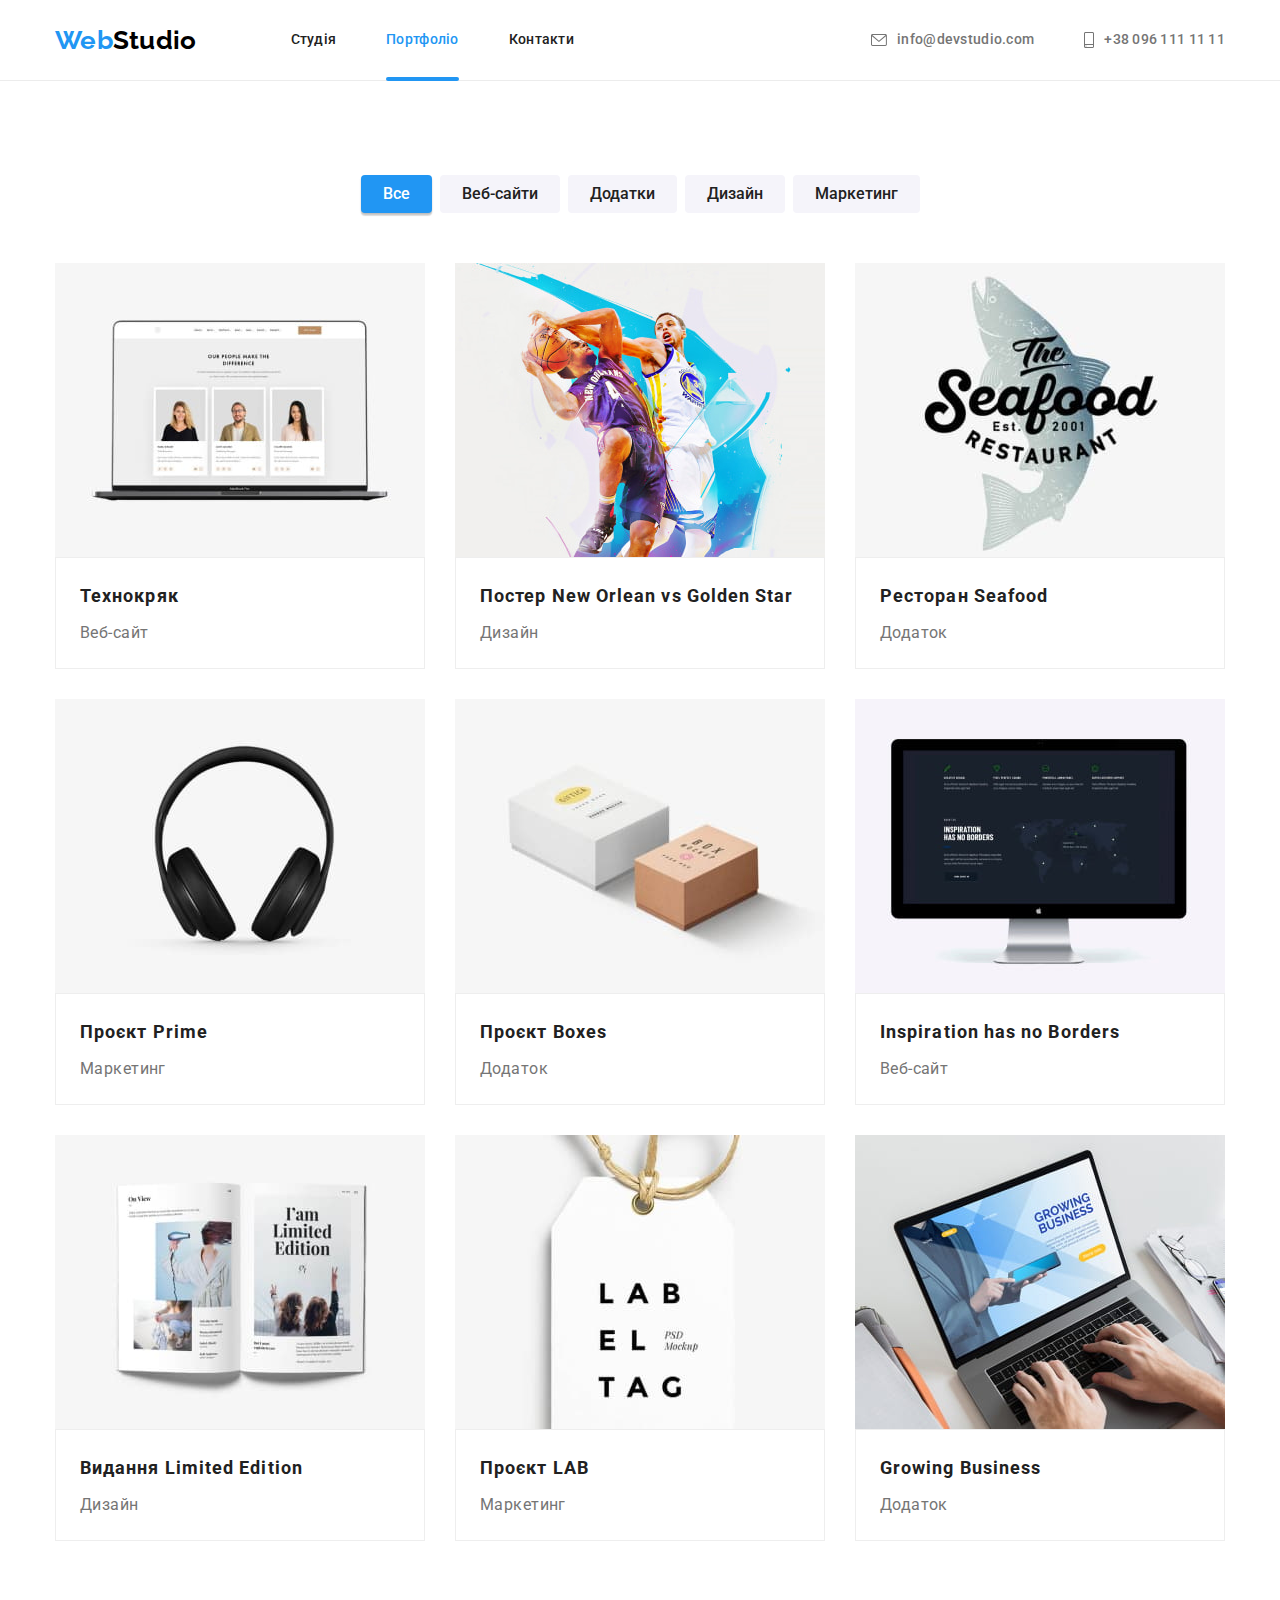
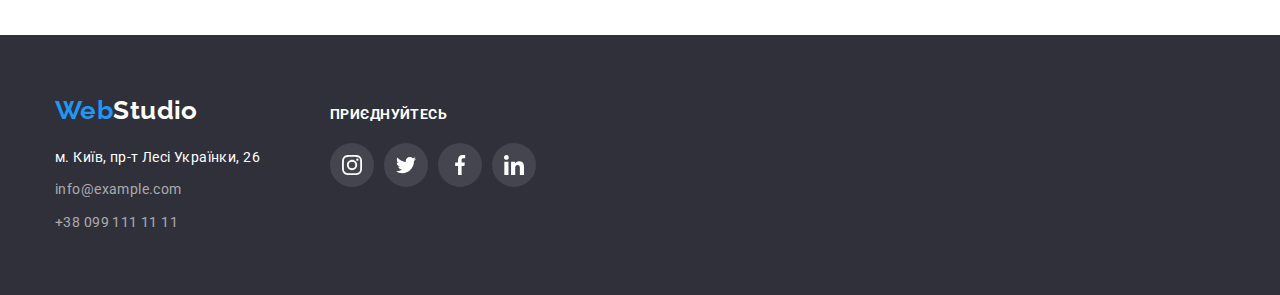
==== portfolio.html @ d727a815 "Initial commit" ====
<!DOCTYPE html>
<html lang="uk">
  <head>
    <meta charset="UTF-8" />
    <meta http-equiv="X-UA-Compatible" content="IE=edge" />
    <meta name="viewport" content="width=device-width, initial-scale=1.0" />
    <title>Portfolio</title>
    <link rel="stylesheet" href="./css/modern-normalise.css" />
    <link rel="stylesheet" href="./css/styles.css" />
    <link rel="preconnect" href="https://fonts.googleapis.com" />
    <link rel="preconnect" href="https://fonts.gstatic.com" crossorigin />
    <link
      href="https://fonts.googleapis.com/css2?family=Roboto:wght@400;500;700;900&display=swap"
      rel="stylesheet"
    />
    <link
      href="https://fonts.googleapis.com/css2?family=Raleway:wght@700&display=swap"
      rel="stylesheet"
    />
  </head>
  <body>
    <header class="header">
      <div class="container header-container">
        <nav class="nav">
          <a href="./index.html" class="link logo"
            >Web<span class="logo-black">Studio</span></a
          >
          <ul class="list nav-list">
            <li class="nav-item">
              <a href="./index.html" class="link nav-link">Студія</a>
            </li>
            <li class="nav-item">
              <a href="./portfolio.html" class="link nav-link current"
                >Портфоліо</a
              >
            </li>
            <li class="nav-item">
              <a href="#address" class="link nav-link">Контакти</a>
            </li>
          </ul>
        </nav>
        <ul class="list contact-info-header">
          <li class="contact-item">
            <a href="mailto:info@devstudio.com" class="link contact-link"
              ><svg class="contact-icon" width="16" height="12">
                <use href="./image/symbol-defs.svg#icon-envelope"></use></svg>info@devstudio.com</a
            >
          </li>
          <li class="contact-item">
            <a href="tel:+380961111111" class="link contact-link"
              ><svg class="contact-icon" width="10" height="16">
                <use href="./image/symbol-defs.svg#icon-smartphone"></use></svg>+38 096 111 11 11</a
            >
          </li>
        </ul>
      </div>
    </header>
    <main>
      <section class="section projects">
        <div class="container project-container">
          <h1 class="hidden-title">Наши проекты</h1>
          <ul class="list filter-list">
            <li><button type="button" class="filter-btn filter-active">Все</button></li>
            <li><button type="button" class="filter-btn">Веб-сайти</button></li>
            <li>
              <button type="button" class="filter-btn">Додатки</button>
            </li>
            <li><button type="button" class="filter-btn">Дизайн</button></li>
            <li><button type="button" class="filter-btn">Маркетинг</button></li>
          </ul>
          <ul class="card-set list project-list">
            <li class="project-item">
              <a class="link project-link" href="">
                <div class="overlay-container">
                  <div class="project-overlay">
                    Ресурс пропонує комплексні пропозиції з різним рівнем
                    функціоналу та сервісів. Все це дозволить відвідувачу
                    отримати вичерпні відомості про компанію чи приватну особу.
                  </div>
                  <img src="./image/porf1.jpg" alt="" width="370" />
                </div>
                <div class="project-text">
                  <h2 class="project-title">Технокряк</h2>
                  <p class="project-type">Веб-сайт</p>
                </div>
              </a>
            </li>
            <li class="project-item">
              <a class="link project-link" href="">
                <div class="overlay-container">
                  <div class="project-overlay">
                    Ресурс пропонує комплексні пропозиції з різним рівнем
                    функціоналу та сервісів. Все це дозволить відвідувачу
                    отримати вичерпні відомості про компанію чи приватну особу.
                  </div>
                  <img src="./image/porf2.jpg" alt="" width="370" />
                </div>
                <div class="project-text">
                  <h2 class="project-title">
                    Постер New Orlean vs Golden Star
                  </h2>
                  <p class="project-type">Дизайн</p>
                </div>
              </a>
            </li>
            <li class="project-item">
              <a class="link project-link" href="">
                <div class="overlay-container">
                  <div class="project-overlay">
                    Ресурс пропонує комплексні пропозиції з різним рівнем
                    функціоналу та сервісів. Все це дозволить відвідувачу
                    отримати вичерпні відомості про компанію чи приватну особу.
                  </div>
                  <img src="./image/porf3.jpg" alt="" width="370" />
                </div>
                <div class="project-text">
                  <h2 class="project-title">Ресторан Seafood</h2>
                  <p class="project-type">Додаток</p>
                </div>
              </a>
            </li>
            <li class="project-item">
              <a class="link project-link" href="">
                <div class="overlay-container">
                  <div class="project-overlay">
                    Ресурс пропонує комплексні пропозиції з різним рівнем
                    функціоналу та сервісів. Все це дозволить відвідувачу
                    отримати вичерпні відомості про компанію чи приватну особу.
                  </div>
                  <img src="./image/porf4.jpg" alt="" width="370" />
                </div>
                <div class="project-text">
                  <h2 class="project-title">Проєкт Prime</h2>
                  <p class="project-type">Маркетинг</p>
                </div>
              </a>
            </li>
            <li class="project-item">
              <a class="link project-link" href="">
                <div class="overlay-container">
                  <div class="project-overlay">
                    Ресурс пропонує комплексні пропозиції з різним рівнем
                    функціоналу та сервісів. Все це дозволить відвідувачу
                    отримати вичерпні відомості про компанію чи приватну особу.
                  </div>
                  <img src="./image/porf5.jpg" alt="" width="370" />
                </div>
                <div class="project-text">
                  <h2 class="project-title">Проєкт Boxes</h2>
                  <p class="project-type">Додаток</p>
                </div>
              </a>
            </li>
            <li class="project-item">
              <a class="link project-link" href="">
                <div class="overlay-container">
                  <div class="project-overlay">
                    Ресурс пропонує комплексні пропозиції з різним рівнем
                    функціоналу та сервісів. Все це дозволить відвідувачу
                    отримати вичерпні відомості про компанію чи приватну особу.
                  </div>
                  <img src="./image/porf6.jpg" alt="" width="370" />
                </div>
                <div class="project-text">
                  <h2 class="project-title">Inspiration has no Borders</h2>
                  <p class="project-type">Веб-сайт</p>
                </div>
              </a>
            </li>
            <li class="project-item">
              <a class="link project-link" href="">
                <div class="overlay-container">
                  <div class="project-overlay">
                    Ресурс пропонує комплексні пропозиції з різним рівнем
                    функціоналу та сервісів. Все це дозволить відвідувачу
                    отримати вичерпні відомості про компанію чи приватну особу.
                  </div>
                  <img src="./image/porf7.jpg" alt="" width="370" />
                </div>
                <div class="project-text">
                  <h2 class="project-title">Видання Limited Edition</h2>
                  <p class="project-type">Дизайн</p>
                </div>
              </a>
            </li>
            <li class="project-item">
              <a class="link project-link" href="">
                <div class="overlay-container">
                  <div class="project-overlay">
                    Ресурс пропонує комплексні пропозиції з різним рівнем
                    функціоналу та сервісів. Все це дозволить відвідувачу
                    отримати вичерпні відомості про компанію чи приватну особу.
                  </div>
                  <img src="./image/porf8.jpg" alt="" width="370" />
                </div>
                <div class="project-text">
                  <h2 class="project-title">Проєкт LAB</h2>
                  <p class="project-type">Маркетинг</p>
                </div>
              </a>
            </li>
            <li class="project-item">
              <a class="link project-link" href="">
                <div class="overlay-container">
                  <div class="project-overlay">
                    Ресурс пропонує комплексні пропозиції з різним рівнем
                    функціоналу та сервісів. Все це дозволить відвідувачу
                    отримати вичерпні відомості про компанію чи приватну особу.
                  </div>
                  <img src="./image/porf9.jpg" alt="" width="370" />
                </div>
                <div class="project-text">
                  <h2 class="project-title">Growing Business</h2>
                  <p class="project-type">Додаток</p>
                </div>
              </a>
            </li>
          </ul>
        </div>
      </section>
    </main>
    <footer class="footer">
      <div class="footer-container container">
        <div class="nav-footer">
          <a class="link logo logo-footer" href="/"
            >Web<span class="logo-white">Studio</span></a
          >
          <address class="address" id="address">
            <ul class="list address-list">
              <li class="address-item">
                <a
                  class="link address-link map-address"
                  href="https://goo.gl/maps/3LtNG3wYuNu2vfbj9"
                  rel="noopener noreferrer nofollow"
                  target="_blank"
                  >м. Київ, пр-т Лесі Українки, 26</a
                >
              </li>
              <li class="address-item">
                <a class="link address-link" href="mailto:info@example.com">
                  info@example.com</a
                >
              </li>
              <li class="address-item">
                <a class="link address-link" href="tel:+380991111111"
                  >+38 099 111 11 11</a
                >
              </li>
            </ul>
          </address>
        </div>
        <div class="footer-soc-media">
          <h3 class="soc-media-title">ПРИЄДНУЙТЕСЬ</h3>
          <ul class="list soc-media">
            <li class="soc-item">
              <a href="" class="link soc-link">
                <svg class="soc-media-icon" width="20" height="20">
                  <use href="./image/symbol-defs.svg#icon-instagram-2"></use>
                </svg>
              </a>
            </li>
            <li class="soc-item">
              <a href="" class="link soc-link">
                <svg class="soc-media-icon" width="20" height="20">
                  <use href="./image/symbol-defs.svg#icon-twitter-1"></use>
                </svg>
              </a>
            </li>
            <li class="soc-item">
              <a href="" class="link soc-link">
                <svg class="soc-media-icon" width="20" height="20">
                  <use href="./image/symbol-defs.svg#icon-facebook-1"></use>
                </svg>
              </a>
            </li>
            <li class="soc-item">
              <a href="" class="link soc-link">
                <svg class="soc-media-icon" width="20" height="20">
                  <use href="./image/symbol-defs.svg#icon-linkedin-1"></use>
                </svg>
              </a>
            </li>
          </ul>
        </div>
      </div>
    </footer>
  </body>
</html>
---- css/modern-normalise.css ----
/*! modern-normalize v1.1.0 | MIT License | https://github.com/sindresorhus/modern-normalize */

/*
Document
========
*/

/**
Use a better box model (opinionated).
*/

*,
::before,
::after {
	box-sizing: border-box;
}

/**
1. Correct the line height in all browsers.
2. Prevent adjustments of font size after orientation changes in iOS.
3. Use a more readable tab size (opinionated).
*/

html {
	line-height: 1.15; /* 1 */
	-webkit-text-size-adjust: 100%; /* 2 */
	-moz-tab-size: 4; /* 3 */
	tab-size: 4; /* 3 */
}

/*
Sections
========
*/

/**
1. Remove the margin in all browsers.
2. Improve consistency of default fonts in all browsers. (https://github.com/sindresorhus/modern-normalize/issues/3)
*/

body {
	margin: 0; /* 1 */
	font-family:
		system-ui,
		-apple-system, /* Firefox supports this but not yet `system-ui` */
		'Segoe UI',
		Roboto,
		Helvetica,
		Arial,
		sans-serif,
		'Apple Color Emoji',
		'Segoe UI Emoji'; /* 2 */
}

/*
Grouping content
================
*/

/**
1. Add the correct height in Firefox.
2. Correct the inheritance of border color in Firefox. (https://bugzilla.mozilla.org/show_bug.cgi?id=190655)
*/

hr {
	height: 0; /* 1 */
	color: inherit; /* 2 */
}

/*
Text-level semantics
====================
*/

/**
Add the correct text decoration in Chrome, Edge, and Safari.
*/

abbr[title] {
	text-decoration: underline dotted;
}

/**
Add the correct font weight in Edge and Safari.
*/

b,
strong {
	font-weight: bolder;
}

/**
1. Improve consistency of default fonts in all browsers. (https://github.com/sindresorhus/modern-normalize/issues/3)
2. Correct the odd 'em' font sizing in all browsers.
*/

code,
kbd,
samp,
pre {
	font-family:
		ui-monospace,
		SFMono-Regular,
		Consolas,
		'Liberation Mono',
		Menlo,
		monospace; /* 1 */
	font-size: 1em; /* 2 */
}

/**
Add the correct font size in all browsers.
*/

small {
	font-size: 80%;
}

/**
Prevent 'sub' and 'sup' elements from affecting the line height in all browsers.
*/

sub,
sup {
	font-size: 75%;
	line-height: 0;
	position: relative;
	vertical-align: baseline;
}

sub {
	bottom: -0.25em;
}

sup {
	top: -0.5em;
}

/*
Tabular data
============
*/

/**
1. Remove text indentation from table contents in Chrome and Safari. (https://bugs.chromium.org/p/chromium/issues/detail?id=999088, https://bugs.webkit.org/show_bug.cgi?id=201297)
2. Correct table border color inheritance in Chrome and Safari. (https://bugs.chromium.org/p/chromium/issues/detail?id=935729, https://bugs.webkit.org/show_bug.cgi?id=195016)
*/

table {
	text-indent: 0; /* 1 */
	border-color: inherit; /* 2 */
}

/*
Forms
=====
*/

/**
1. Change the font styles in all browsers.
2. Remove the margin in Firefox and Safari.
*/

button,
input,
optgroup,
select,
textarea {
	font-family: inherit; /* 1 */
	font-size: 100%; /* 1 */
	line-height: 1.15; /* 1 */
	margin: 0; /* 2 */
}

/**
Remove the inheritance of text transform in Edge and Firefox.
*/

button,
select {
	text-transform: none;
}

/**
Correct the inability to style clickable types in iOS and Safari.
*/

button,
[type='button'],
[type='reset'],
[type='submit'] {
	-webkit-appearance: button;
}

/**
Remove the inner border and padding in Firefox.
*/

::-moz-focus-inner {
	border-style: none;
	padding: 0;
}

/**
Restore the focus styles unset by the previous rule.
*/

:-moz-focusring {
	outline: 1px dotted ButtonText;
}

/**
Remove the additional ':invalid' styles in Firefox.
See: https://github.com/mozilla/gecko-dev/blob/2f9eacd9d3d995c937b4251a5557d95d494c9be1/layout/style/res/forms.css#L728-L737
*/

:-moz-ui-invalid {
	box-shadow: none;
}

/**
Remove the padding so developers are not caught out when they zero out 'fieldset' elements in all browsers.
*/

legend {
	padding: 0;
}

/**
Add the correct vertical alignment in Chrome and Firefox.
*/

progress {
	vertical-align: baseline;
}

/**
Correct the cursor style of increment and decrement buttons in Safari.
*/

::-webkit-inner-spin-button,
::-webkit-outer-spin-button {
	height: auto;
}

/**
1. Correct the odd appearance in Chrome and Safari.
2. Correct the outline style in Safari.
*/

[type='search'] {
	-webkit-appearance: textfield; /* 1 */
	outline-offset: -2px; /* 2 */
}

/**
Remove the inner padding in Chrome and Safari on macOS.
*/

::-webkit-search-decoration {
	-webkit-appearance: none;
}

/**
1. Correct the inability to style clickable types in iOS and Safari.
2. Change font properties to 'inherit' in Safari.
*/

::-webkit-file-upload-button {
	-webkit-appearance: button; /* 1 */
	font: inherit; /* 2 */
}

/*
Interactive
===========
*/

/*
Add the correct display in Chrome and Safari.
*/

summary {
	display: list-item;
}
---- css/styles.css ----
:root {
  --brand-color: #2196f3;
  --black-color: #212121;
  --background: #2f303a;
  --grey-color: #757575;
  --white-color: #fff;
  --total-black: black;
  --transp-white: rgba(255, 255, 255, 0.6);
  --white-bgrnd: #f5f4fa;
  --border: #ececec;
  --portfolio-border: #eee;
  --icon-color: #afb1b8;
  --hero-shadow: rgba(47, 48, 58, 0.4);
  --icon-background: rgba(255, 255, 255, 0.1);
  --brand-background: rgba(33, 150, 243, 0.9);
  --activity-bgrd: rgba(47, 48, 58, 0.8);
  --timing-function: cubic-bezier(0.4, 0, 0.2, 1);
  --transition: 250ms;
  --modal-bgrd: rgba(0, 0, 0, 0.2);
}
body {
  color: var(--grey-color);
  font-family: "Roboto", sans-serif;
  font-size: 14px;
  line-height: 1.71;
  letter-spacing: 0.03em;
}

h1,
h2,
h3,
h4,
p {
  margin: 0;
}

ul,
ol {
  padding: 0;
  margin: 0;
}
img {
  display: block;
  width: 100%;
  height: auto;
}
.link {
  text-decoration: none;
  color: currentColor;
}
.list {
  list-style-type: none;
}
header {
  font-style: normal;
  font-weight: 500;
  line-height: 1.14;
  letter-spacing: 0.02em;
  border-bottom: 1px solid var(--border);
}
.logo {
  display: block;

  color: var(--brand-color);

  font-family: "Raleway";
  font-weight: 700;
  font-size: 26px;
  line-height: 1.19;
}

.logo-black {
  color: var(--total-black);
}
.logo-white {
  color: var(--white-color);
}

.contact-link , .nav-link {
  display: flex;
  align-items: center;
  gap: 10px;
  padding-bottom: 32px;
  padding-top: 32px;
  transition: color var(--transition) var(--timing-function);
}
.nav-link:hover ,
.nav-link:focus , .current {
  color: var(--brand-color);
}
.current {
  position: relative;
}
.current::after {
  position: absolute;
  display: block;
  bottom: -1px;
  content: "";
  width: 100%;
  left: 0;
  height: 4px;
  border-radius: 4px;
  background-color: var(--brand-color);
}

.contact-link:hover,
.contact-link:focus {
  color: var(--brand-color);
}

.hero {
  padding-top: 200px;
  padding-bottom: 200px;
  max-width: 1600px;
  margin-left: auto;
  margin-right: auto;
  background-image: linear-gradient(
      to right,
      var(--hero-shadow),
      var(--hero-shadow)
    ),
    url(../image/hero.jpg);
  background-repeat: no-repeat;
  background-position: center;
  background-size: cover;
}

.hero-title {
  color: var(--white-color);
  text-align: center;
  font-weight: 900;
  font-size: 44px;
  line-height: 1.36;
  letter-spacing: 0.06em;
  text-transform: uppercase;
  margin-bottom: 30px;
}

.order-btn {
  display: block;
  margin-left: auto;
  margin-right: auto;

  color: var(--white-color);

  cursor: pointer;
  font-family: "Roboto";
  width: 200px;
  height: 50px;
  background: var(--brand-color);
  box-shadow: 0px 4px 4px rgba(0, 0, 0, 0.15);
  border-radius: 4px;
  border: 0;
  font-weight: 700;
  font-size: 16px;
  line-height: 1.87;
  align-items: center;
  text-align: center;
  letter-spacing: 0.06em;
}

.hidden-title {
  position: absolute;
  width: 1px;
  height: 1px;
  margin: -1px;
  border: 0;
  padding: 0;
  white-space: nowrap;
  clip-path: inset(100%);
  clip: rect(0 0 0 0);
  overflow: hidden;
}

.characteristic-title {
  color: var(--black-color);
  font-size: 14px;
  line-height: 1.14;
  text-transform: uppercase;
  margin-bottom: 10px;
}

.section.activity {
  padding-top: 0;
}

.section-title {
  color: var(--black-color);
  text-align: center;
  font-weight: 700;
  font-size: 36px;
  line-height: 1.17;
  margin-bottom: 50px;
}

.team-img {
  margin-bottom: 30px;
}

.team-item {
  padding-bottom: 30px;
  width: calc((100% - 90px) / 4);
  text-align: center;

  background-color: var(--white-color);

  box-shadow: 0px 1px 3px rgba(0, 0, 0, 0.12), 0px 1px 1px rgba(0, 0, 0, 0.14),
    0px 2px 1px rgba(0, 0, 0, 0.2);
  border-radius: 0px 0px 4px 4px;
}
.team-name {
  margin-bottom: 10px;
  color: var(--black-color);

  font-weight: 500;
  font-size: 16px;
  line-height: 1.18;
}

.team-role {
  margin-bottom: 16px;
  font-size: 16px;
  line-height: 1.18;
}

.footer {
  background: var(--background);
  padding-top: 60px;
  padding-bottom: 60px;
}

.address-link {
  color: var(--transp-white);
  transition: color var(--transition) var(--timing-function);
}
.address-link:hover,
.address-link:focus {
  color: var(--brand-color);
}

.filter-list {
  display: flex;
  justify-content: center;
  gap: 8px;
  margin-bottom: 50px;
}

.card-set {
  display: flex;
  flex-wrap: wrap;
  gap: 30px;
}

.filter-btn {
  padding: 6px 22px;
  color: var(--black-color);
  background: #f5f4fa;

  cursor: pointer;
  font-weight: 500;
  font-size: 16px;
  line-height: 1.62;
  text-align: center;
  border-radius: 4px;
  border: 0;
  font-family: "Roboto";
  transition: color var(--transition) var(--timing-function),
    background-color var(--transition) var(--timing-function),
    box-shadow var(--transition) var(--timing-function);
}
.filter-btn:hover,
.filter-btn:focus,
.filter-active {
  color: var(--white-color);
  background-color: var(--brand-color);
  box-shadow: 0px 3px 1px rgba(0, 0, 0, 0.1), 0px 1px 2px rgba(0, 0, 0, 0.08), 0px 2px 2px rgba(0, 0, 0, 0.12);
}

.project-title {
  margin-bottom: 4px;
  color: var(--black-color);

  font-weight: 700;
  font-size: 18px;
  line-height: 2;
  letter-spacing: 0.06em;
}
.project-type {
  font-size: 16px;
  line-height: 1.87;
}

.logo-footer {
  margin-bottom: 20px;
}

address {
  font-style: normal;
}

.map-address {
  color: var(--white-color);
}

.characteristic-item {
  width: calc((100% - 90px) / 4);
}

.team {
  background-color: var(--white-bgrnd);
}

.team-list {
  margin-top: 50px;
}

.nav-list {
  display: flex;
  align-items: center;
  gap: 50px;
  color: var(--black-color);
}
.nav {
  display: flex;
  align-items: center;
  gap: 94px;
}
.contact-info-header {
  display: flex;
  align-items: center;
  gap: 50px;
  margin-left: auto;
}

.container {
  width: 1200px;
  padding-right: 15px;
  padding-left: 15px;
  margin-left: auto;
  margin-right: auto;
}
.header-container {
  display: flex;
  align-items: center;
}



.address-list {
  display: flex;
  flex-direction: column;
  gap: 9px;
}
.project-text {
  background: var(--white-color);
  border: 1px solid var(--portfolio-border);
  padding: 20px 24px;
}

.section {
  padding-top: 94px;
  padding-bottom: 94px;
}
.activity-item {
  width: calc((100% - 60px) / 3);
  position: relative;
}

.activity-text {
  position: absolute;
  display: flex;
  bottom: 0;
  width: 100%;
  align-items: center;
  justify-content: center;
  padding: 27px;
  color: var(--white-color);
  background-color: var(--activity-bgrd);
}
.activity-title{
  text-transform: uppercase;
  font-size: 14px;
  line-height: calc(16 / 14);
}

.project-item {
  width: calc((100% - 60px) / 3);
}

.card-item {
  flex-basis: calc((100% - 90px) / 3);
}

.project-link {
  display: flex;
  flex-direction: column;
  transition: box-shadow var(--transition) var(--timing-function);
}

.project-link:hover,
.project-link:focus {
  box-shadow: 0px 1px 1px rgba(0, 0, 0, 0.12), 0px 4px 4px rgba(0, 0, 0, 0.06),
    1px 4px 6px rgba(0, 0, 0, 0.16);
}

.contact-icon {
  fill: currentColor;
  align-self: center;
}
.contact-icon:hover,
.contact-icon:focus {
  color: var(--brand-color);
}
.characteristic-img-container {
  display: flex;
  justify-content: center;
  padding-top: 25px;
  padding-bottom: 25px;
  margin-bottom: 30px;
  border-radius: 4px;
  background-color: var(--white-bgrnd);
}
.characteristic-img {
  align-self: center;
}

.soc-media {
  display: flex;
  justify-content: center;
  gap: 10px;
}

.soc-link {
  display: flex;
  justify-content: center;
  align-items: center;
  width: 44px;
  height: 44px;
  border-radius: 50%;
  color: var(--icon-color);
  transition: color var(--transition) var(--timing-function),
    background-color var(--transition) var(--timing-function);
}

.soc-media-icon {
  fill: currentColor;
}

.client-link {
  display: flex;
  align-self: center;
  justify-content: center;
  padding: 16px 32px;
  border: 1px solid currentColor;
  border-radius: 4px;
  color: var(--icon-color);
  transition: color var(--transition) var(--timing-function),
    border-color var(--transition) var(--timing-function);
}
.clients-item {
  width: calc((100% - 150px) / 6);
}
.client-logo {
  fill: currentColor;
}
.client-link:hover,
.client-link:focus {
  color: var(--brand-color);
}

.footer-container {
  display: flex;
  gap: 70px;
  align-items: baseline;
}

.soc-media-title {
  margin-bottom: 20px;
  color: var(--white-color);
  font-weight: 700;
  font-size: 14px;
  line-height: 1.14;
  text-transform: uppercase;
}

.footer .soc-link {
  background-color: var(--icon-background);
  color: var(--white-color);
}

.soc-link:hover,
.soc-link:focus {
  color: var(--white-color);
  background-color: var(--brand-color);
}

.overlay-container {
  position: relative;
  overflow: hidden;
}

.project-overlay {
  display: flex;
  position: absolute;
  top: 0;
  left: 0;
  width: 100%;
  height: 100%;
  font-size: 18px;
  line-height: 1.5;
  text-align: center;
  align-items: center;
  padding-left: 24px;
  padding-right: 24px;

  color: var(--white-color);
  background-color: var(--brand-background);

  transform: translateY(100%);
  transition: transform var(--transition);
}

.project-link:hover .project-overlay ,
.project-link:focus .project-overlay {
  transform: translateX(0);

}

.backdrop{
  position: fixed;
  top: 0;
  left: 0;
  width: 100%;
  height: 100%;
  background-color: var(--modal-bgrd) ;
  opacity: 1;
  transition: opacity var(--transition) var(--timing-function);
}

.backdrop.is-hidden {
  opacity: 0;
  visibility: hidden;
  pointer-events: none;
  transition: opacity var(--transition) var(--timing-function),visibility var(--transition) var(--timing-function);
}
.backdrop.is-hidden .modal {
  transform: translate(-50%, -50%) scale(0.8);
}
.modal-close{
  position: absolute;
  display: flex;
  align-items: center;
  justify-content: center;
  right: 8px;
  top: 8px;
  width: 30px;
  height: 30px;
  border-radius: 50%;
  border: 1px solid rgba(0, 0, 0, 0.1);
  background-color: transparent;
  cursor: pointer;
}
.modal-icon{
  fill: var(--black-color);
}
.modal {
  position: absolute;
  top: 50%;
  left: 50%;

  background-color: var(--white-color);
  box-shadow: 0px 1px 3px rgba(0, 0, 0, 0.12), 0px 1px 1px rgba(0, 0, 0, 0.14), 0px 2px 1px rgba(0, 0, 0, 0.2);
  border-radius: 4px;
  width: 528px;
  height: 580px;
  transform: translate(-50%, -50%) scale(1);
  transition: transform var(--transition) var(--timing-function);
}
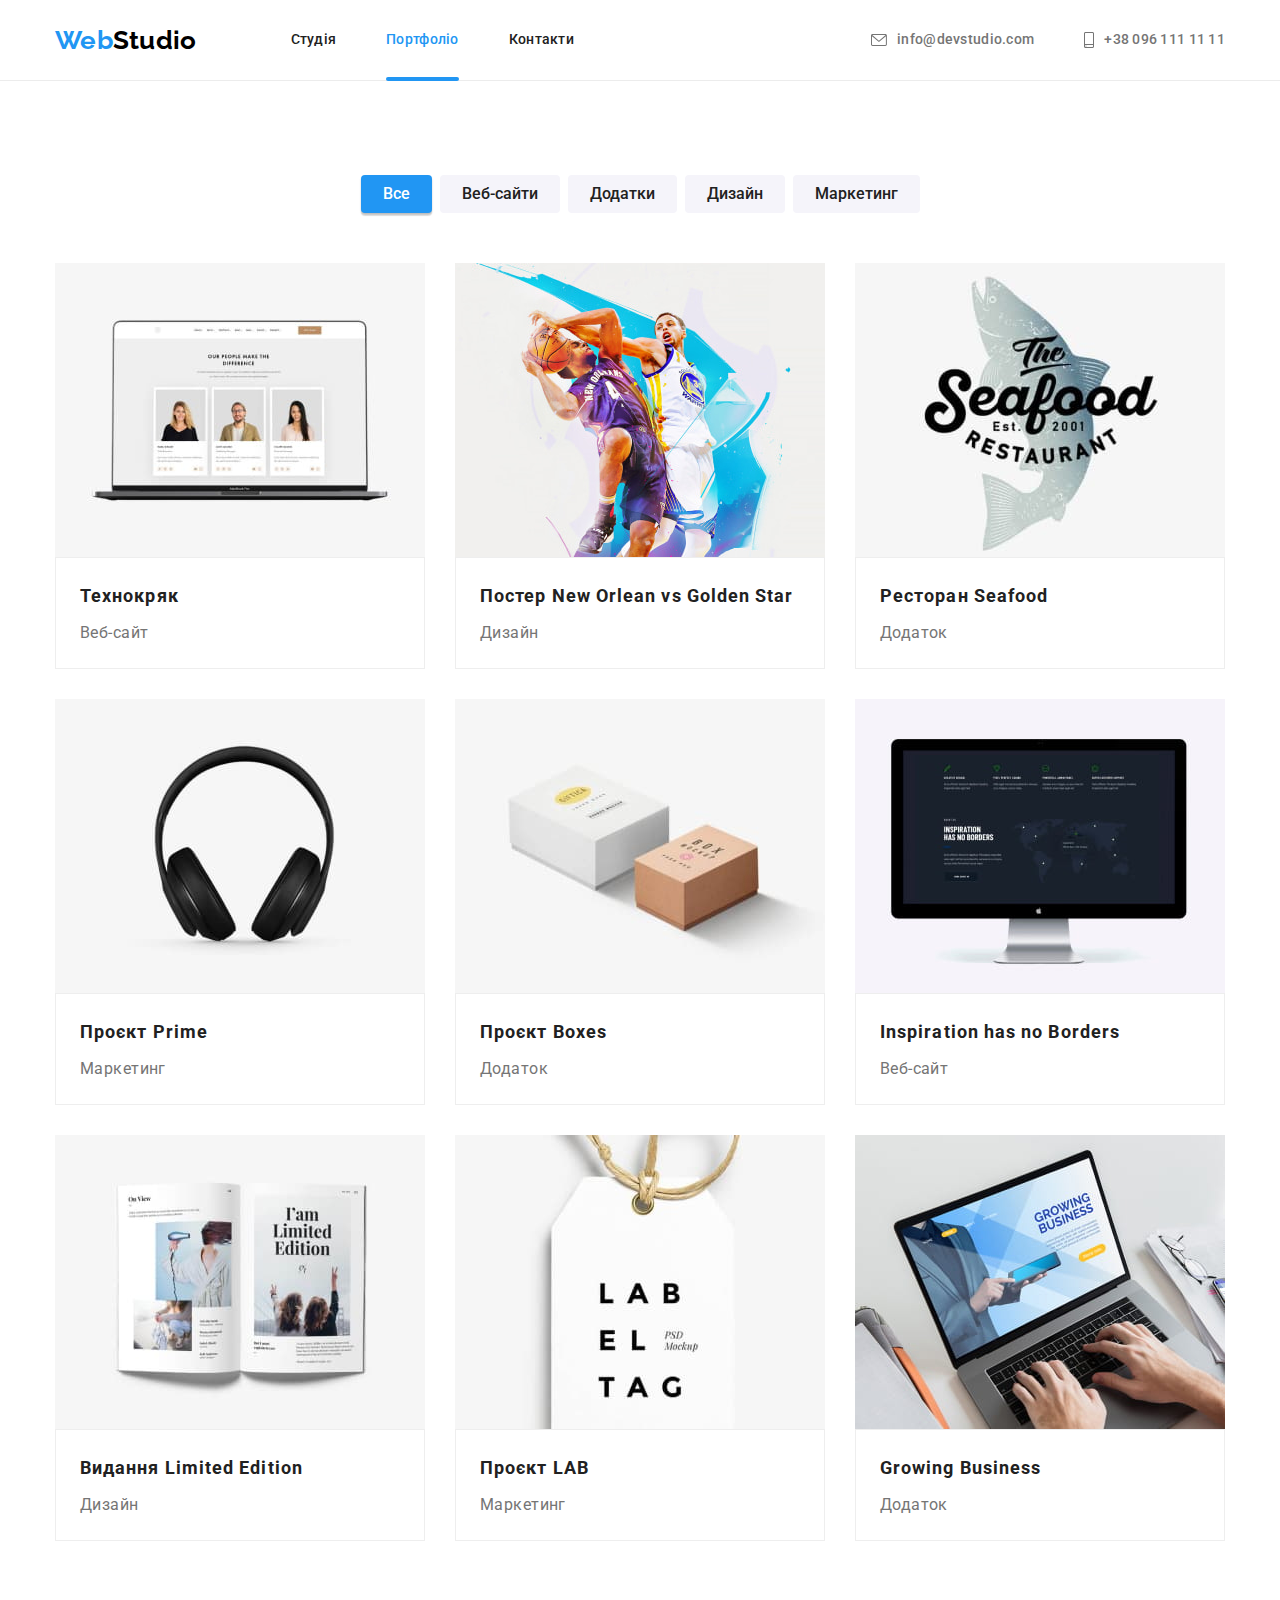
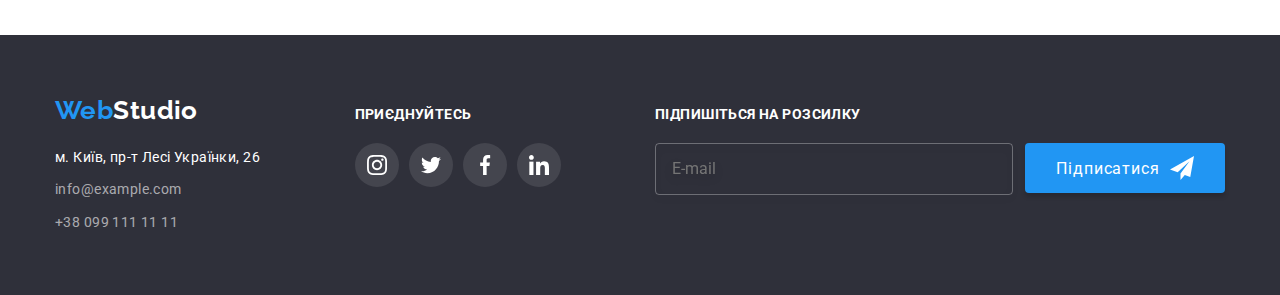
==== commit 86e1fd34: "attempt1" ====
--- a/portfolio.html
+++ b/portfolio.html
@@ -250,7 +250,7 @@
           </address>
         </div>
         <div class="footer-soc-media">
-          <h3 class="soc-media-title">ПРИЄДНУЙТЕСЬ</h3>
+          <h3 class="soc-media-title footer-title">ПРИЄДНУЙТЕСЬ</h3>
           <ul class="list soc-media">
             <li class="soc-item">
               <a href="" class="link soc-link">
@@ -281,6 +281,15 @@
               </a>
             </li>
           </ul>
+        </div>
+        <div class="footer-form-container">
+          <h2 class="footer-form-title footer-title">ПІДПИШІТЬСЯ НА РОЗСИЛКУ</h2>
+          <form action="" class="footer-form">
+            <input type="email" name="email-input-footer" id="" class="footer-input" placeholder="E-mail"></input>
+            <button type="submit" class="footer-form-btn form-btn">Підписатися<svg width="24" height="24">
+              <use href="./image/symbol-defs.svg#icon-icon-send"></use>
+            </svg></button>
+          </form>
         </div>
       </div>
     </footer>
--- a/css/styles.css
+++ b/css/styles.css
@@ -472,9 +472,10 @@
   display: flex;
   gap: 70px;
   align-items: baseline;
-}
-
-.soc-media-title {
+  justify-content: space-between;
+}
+
+.footer-title {
   margin-bottom: 20px;
   color: var(--white-color);
   font-weight: 700;
@@ -564,6 +565,8 @@
   fill: var(--black-color);
 }
 .modal {
+
+  padding: 40px;
   position: absolute;
   top: 50%;
   left: 50%;
@@ -572,7 +575,165 @@
   box-shadow: 0px 1px 3px rgba(0, 0, 0, 0.12), 0px 1px 1px rgba(0, 0, 0, 0.14), 0px 2px 1px rgba(0, 0, 0, 0.2);
   border-radius: 4px;
   width: 528px;
-  height: 580px;
+  
   transform: translate(-50%, -50%) scale(1);
   transition: transform var(--transition) var(--timing-function);
-}+}
+.modal-form{
+  display: flex;
+  flex-direction: column;
+  text-align: center;
+}
+
+.modal-title {
+  display: block;
+  text-align: center;
+  font-size: 20px;
+  line-height: 1.15;
+  color: var(--black-color);
+  margin-bottom: 12px;
+}
+.input-section {
+  display: flex;
+  flex-direction: column;
+  margin-bottom: 20px;
+  gap: 10px;
+}
+
+.input-title {
+  
+  font-size: 12px;
+line-height: 1.16;
+letter-spacing: 0.01em;
+color: var(--grey-color);
+
+margin-bottom: 4px;
+}
+
+.input-window{
+  width: 448px;
+  border: 1px solid rgba(33, 33, 33, 0.2);
+  border-radius: 4px;
+  fill: var(--black-color);
+  padding: 12px 42px;
+  outline: transparent;
+  transition: border-color var(--transition) var(--timing-function);
+}
+ .input-window:hover, .input-window:focus {
+  border-color: var(--brand-color);
+}
+
+.input-window:hover + .input-icon, .input-window:focus + .input-icon {
+  fill: var(--brand-color);
+}
+
+.input-container {
+  position: relative;
+}
+.comment-window {
+  padding-left: 16px;
+  padding-right: 16px;
+  resize: none;
+}
+.check-box-container{
+  display: flex;
+  gap: 8px;
+  align-items: center;
+
+  margin-bottom: 30px;
+}
+
+.check-box-btn:checked + .icon-checkbox .icon-uncheck {
+opacity: 0;
+transition: opacity var(--transition) var(--timing-function);
+}
+
+.icon-check {
+  opacity: 0;
+  transition: opacity var(--transition) var(--timing-function);
+}
+.check-box-btn:checked + .icon-checkbox .icon-check{
+opacity: 1;
+}
+.check-box-title{
+  user-select: none;
+  text-underline-position: under;
+}
+
+.visually-hidden {
+  position: absolute;
+  white-space: nowrap;
+  width: 1px;
+  height: 1px;
+  overflow: hidden;
+  border: 0;
+  padding: 0;
+  clip: rect(0 0 0 0);
+  clip-path: inset(50%);
+  margin: -1px;
+}
+
+.conditions-link {
+  color: var(--brand-color);
+}
+.footer-form-btn{
+  fill: var(--white-color);
+  gap: 10px;
+}
+.send-btn {
+  margin-left: auto;
+  margin-right: auto;
+}
+.form-btn {
+  display: flex;
+  align-items: center;
+  justify-content: center;
+ 
+  height: 50px;
+  width: 200px;
+
+  font-size: 16px;
+  line-height: 1.87;
+
+  letter-spacing: 0.06em;
+  color: var(--white-color);
+  background-color: var(--brand-color);
+  box-shadow: 0px 4px 4px rgba(0, 0, 0, 0.15);
+  border-radius: 4px;
+  border: 0;
+  cursor: pointer;
+  outline: transparent;
+  transition: background-color var(--transition) var(--timing-function);
+}
+
+.form-btn:hover, .form-btn:focus{
+  background-color: #188CE8;
+}
+
+.input-icon{
+  width: 18px;
+  height: 18px;
+  fill: var(--black-color);
+  position: absolute;
+  left: 12px;
+  top:11px;
+  transition: fill var(--transition) var(--timing-function);
+}
+
+.footer-input {
+  padding: 15px 16px;
+  width: 358px;
+  border: 1px solid rgba(255, 255, 255, 0.3);
+  filter: drop-shadow(0px 4px 4px rgba(0, 0, 0, 0.15));
+  border-radius: 4px;
+  background-color: transparent;
+  font-size: 16px;
+line-height: 1.25;
+color: rgba(255, 255, 255, 0.6);
+}
+form.footer-form {
+  display: flex;
+  gap: 12px;
+  align-items: baseline;
+}
+
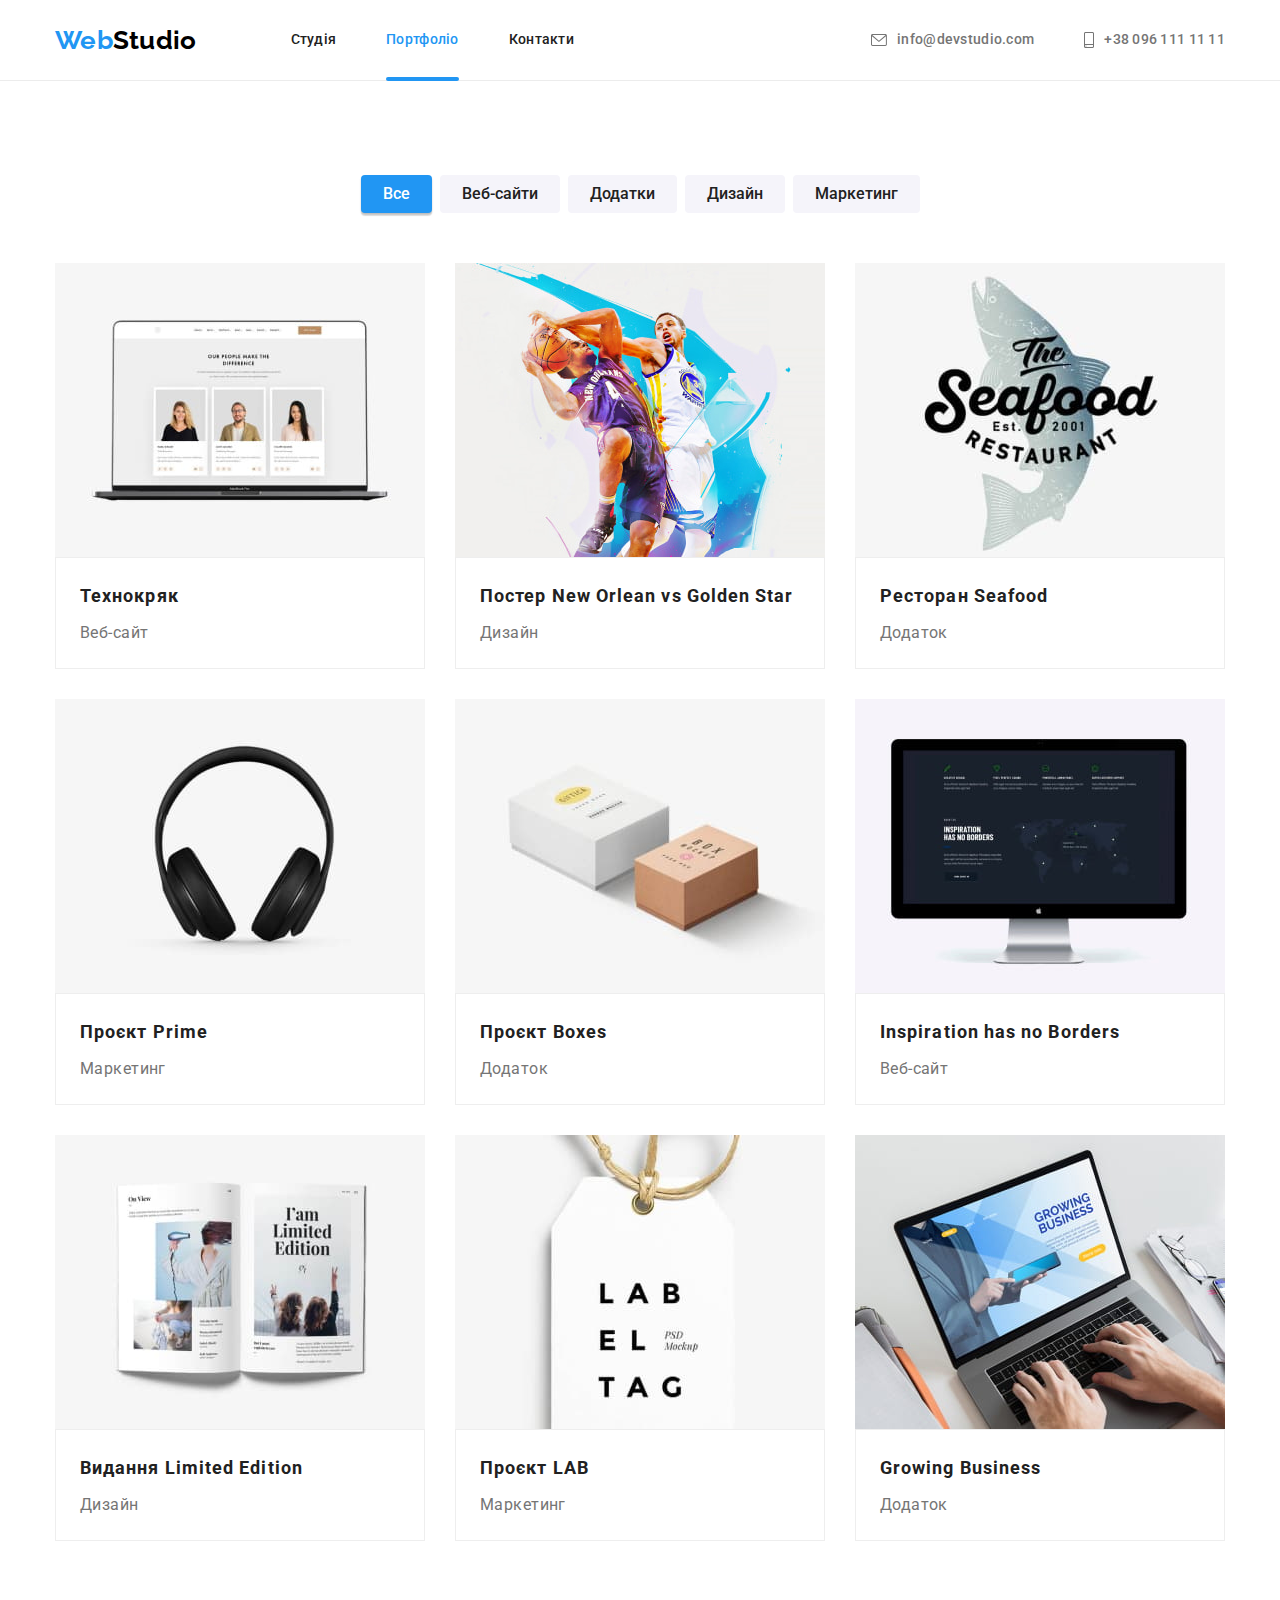
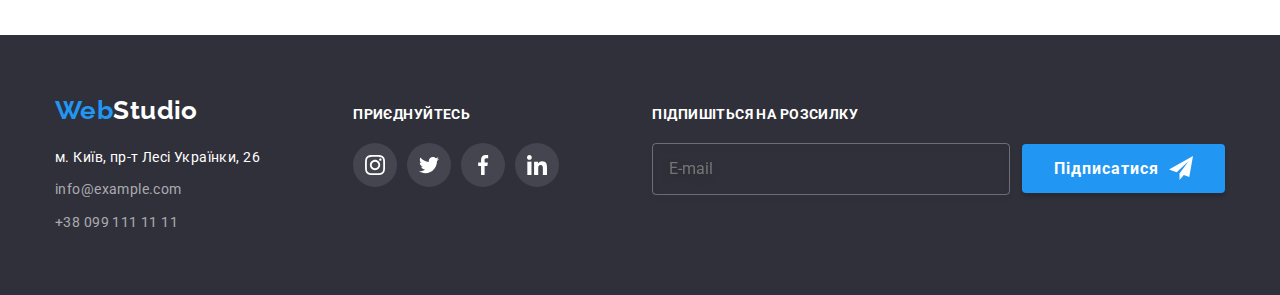
==== commit 89efda10: "attempt2" ====
--- a/portfolio.html
+++ b/portfolio.html
@@ -284,9 +284,9 @@
         </div>
         <div class="footer-form-container">
           <h2 class="footer-form-title footer-title">ПІДПИШІТЬСЯ НА РОЗСИЛКУ</h2>
-          <form action="" class="footer-form">
-            <input type="email" name="email-input-footer" id="" class="footer-input" placeholder="E-mail"></input>
-            <button type="submit" class="footer-form-btn form-btn">Підписатися<svg width="24" height="24">
+          <form  class="footer-form">
+            <input type="email" name="email-input-footer" class="footer-input" placeholder="E-mail">
+            <button type="submit" class="order-btn">Підписатися<svg class="order-btn-icon" width="24" height="24">
               <use href="./image/symbol-defs.svg#icon-icon-send"></use>
             </svg></button>
           </form>
--- a/css/styles.css
+++ b/css/styles.css
@@ -137,16 +137,16 @@
 }
 
 .order-btn {
-  display: block;
+  display: flex;
   margin-left: auto;
   margin-right: auto;
-
+  justify-content: center;
   color: var(--white-color);
 
   cursor: pointer;
   font-family: "Roboto";
-  width: 200px;
-  height: 50px;
+  min-width: 200px;
+  padding: 10px 32px;
   background: var(--brand-color);
   box-shadow: 0px 4px 4px rgba(0, 0, 0, 0.15);
   border-radius: 4px;
@@ -560,7 +560,14 @@
   border: 1px solid rgba(0, 0, 0, 0.1);
   background-color: transparent;
   cursor: pointer;
-}
+  fill: currentColor;
+  transition: fill var(--transition) var(--timing-function);
+}
+
+.modal-close:hover, .modal-close:focus {
+  fill: var(--brand-color);
+}
+
 .modal-icon{
   fill: var(--black-color);
 }
@@ -575,7 +582,7 @@
   box-shadow: 0px 1px 3px rgba(0, 0, 0, 0.12), 0px 1px 1px rgba(0, 0, 0, 0.14), 0px 2px 1px rgba(0, 0, 0, 0.2);
   border-radius: 4px;
   width: 528px;
-  
+  height: 581px;
   transform: translate(-50%, -50%) scale(1);
   transition: transform var(--transition) var(--timing-function);
 }
@@ -601,7 +608,7 @@
 }
 
 .input-title {
-  
+  display: block;
   font-size: 12px;
 line-height: 1.16;
 letter-spacing: 0.01em;
@@ -611,7 +618,7 @@
 }
 
 .input-window{
-  width: 448px;
+  width: 100%;
   border: 1px solid rgba(33, 33, 33, 0.2);
   border-radius: 4px;
   fill: var(--black-color);
@@ -619,6 +626,9 @@
   outline: transparent;
   transition: border-color var(--transition) var(--timing-function);
 }
+.input-container .input-window {
+  height: 40px;
+}
  .input-window:hover, .input-window:focus {
   border-color: var(--brand-color);
 }
@@ -634,9 +644,16 @@
   padding-left: 16px;
   padding-right: 16px;
   resize: none;
+  font-size: 12px;
+line-height: 1.16;
+letter-spacing: 0.01em;
+
+color: rgba(117, 117, 117, 0.5);
 }
 .check-box-container{
   display: flex;
+  justify-content: center;
+  cursor: pointer;
   gap: 8px;
   align-items: center;
 
@@ -652,6 +669,14 @@
   opacity: 0;
   transition: opacity var(--transition) var(--timing-function);
 }
+.icon-uncheck {
+  fill: currentColor;
+  transition: opacity var(--transition) var(--timing-function), fill var(--transition) var(--timing-function);
+}
+.check-box-btn:hover + .icon-checkbox .icon-uncheck, .check-box-btn:focus + .icon-checkbox .icon-uncheck{
+  fill: var(--brand-color);
+}
+
 .check-box-btn:checked + .icon-checkbox .icon-check{
 opacity: 1;
 }
@@ -676,9 +701,9 @@
 .conditions-link {
   color: var(--brand-color);
 }
-.footer-form-btn{
+.order-btn-icon{
   fill: var(--white-color);
-  gap: 10px;
+  margin-left: 10px;
 }
 .send-btn {
   margin-left: auto;
@@ -706,7 +731,7 @@
   transition: background-color var(--transition) var(--timing-function);
 }
 
-.form-btn:hover, .form-btn:focus{
+.order-btn:hover, .order-btn:focus{
   background-color: #188CE8;
 }
 
@@ -716,7 +741,8 @@
   fill: var(--black-color);
   position: absolute;
   left: 12px;
-  top:11px;
+  top: 50%;
+  transform: translateY(-50%);
   transition: fill var(--transition) var(--timing-function);
 }
 
